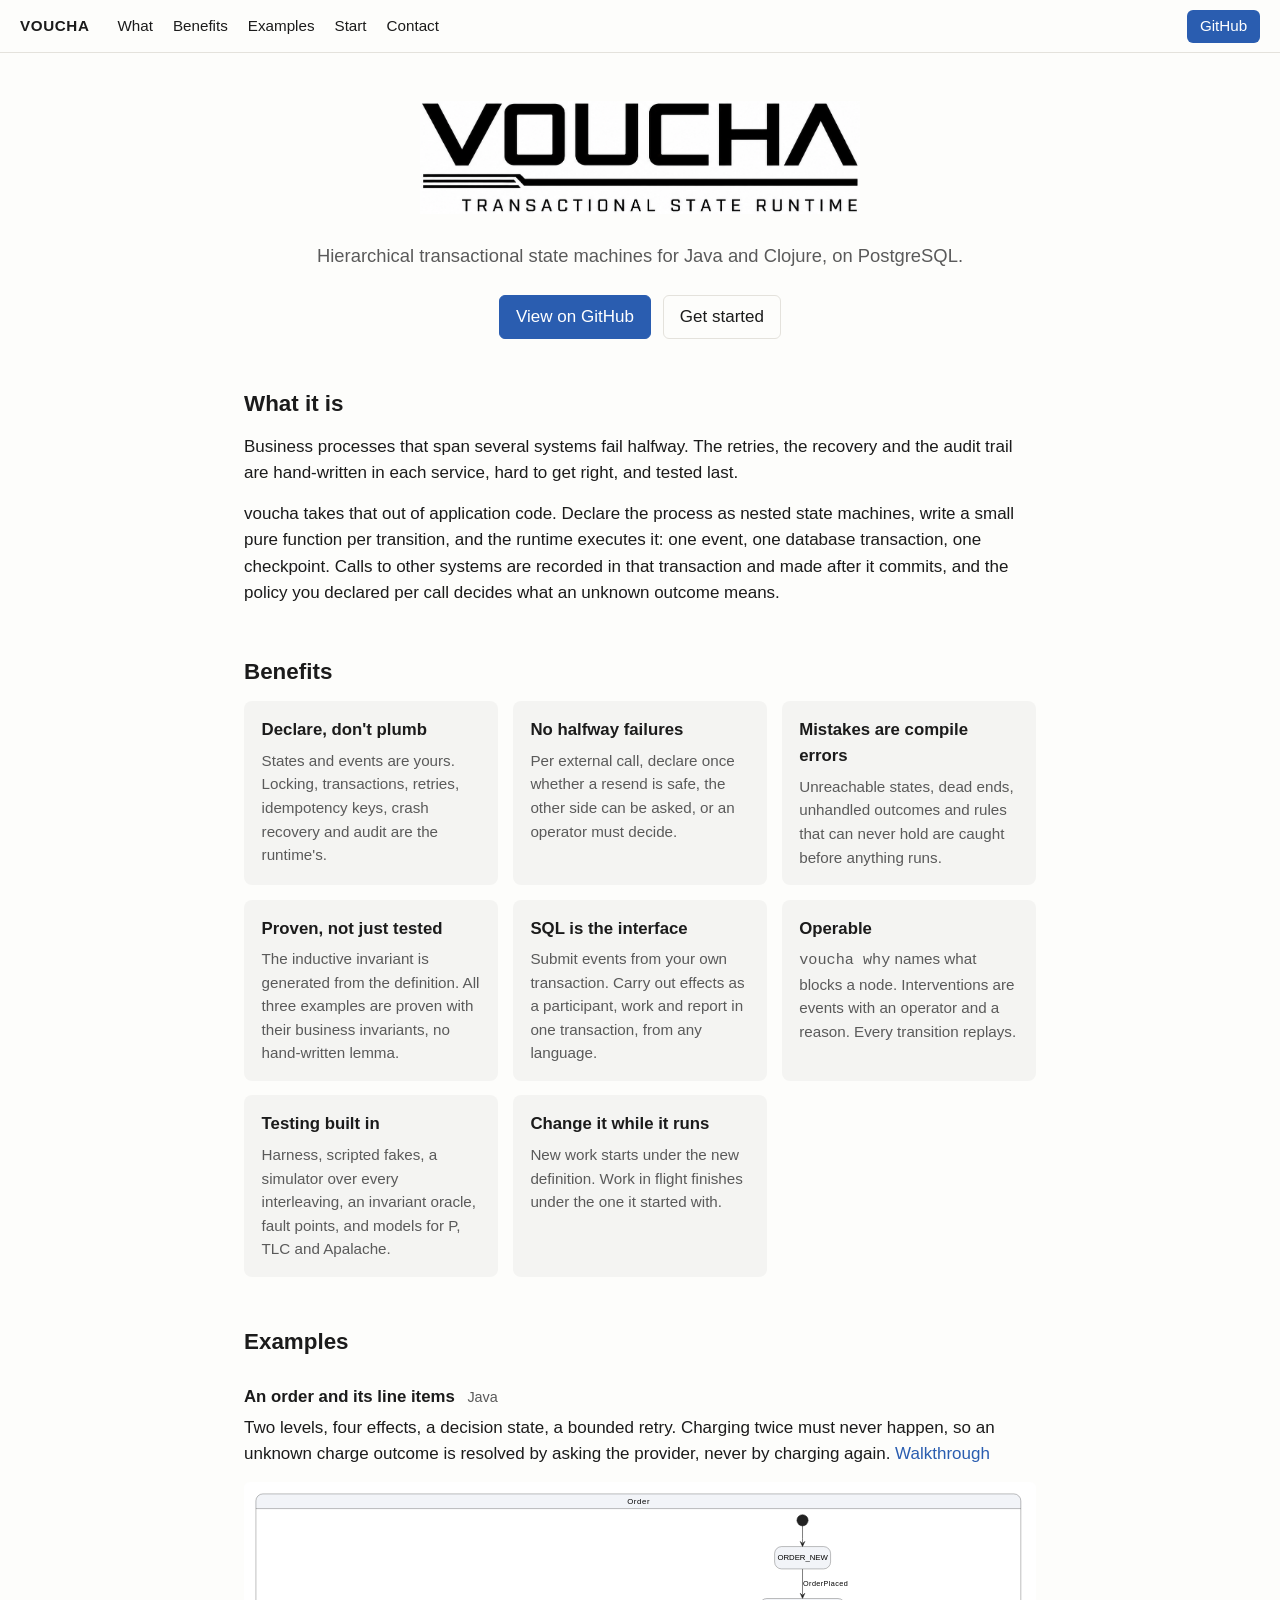
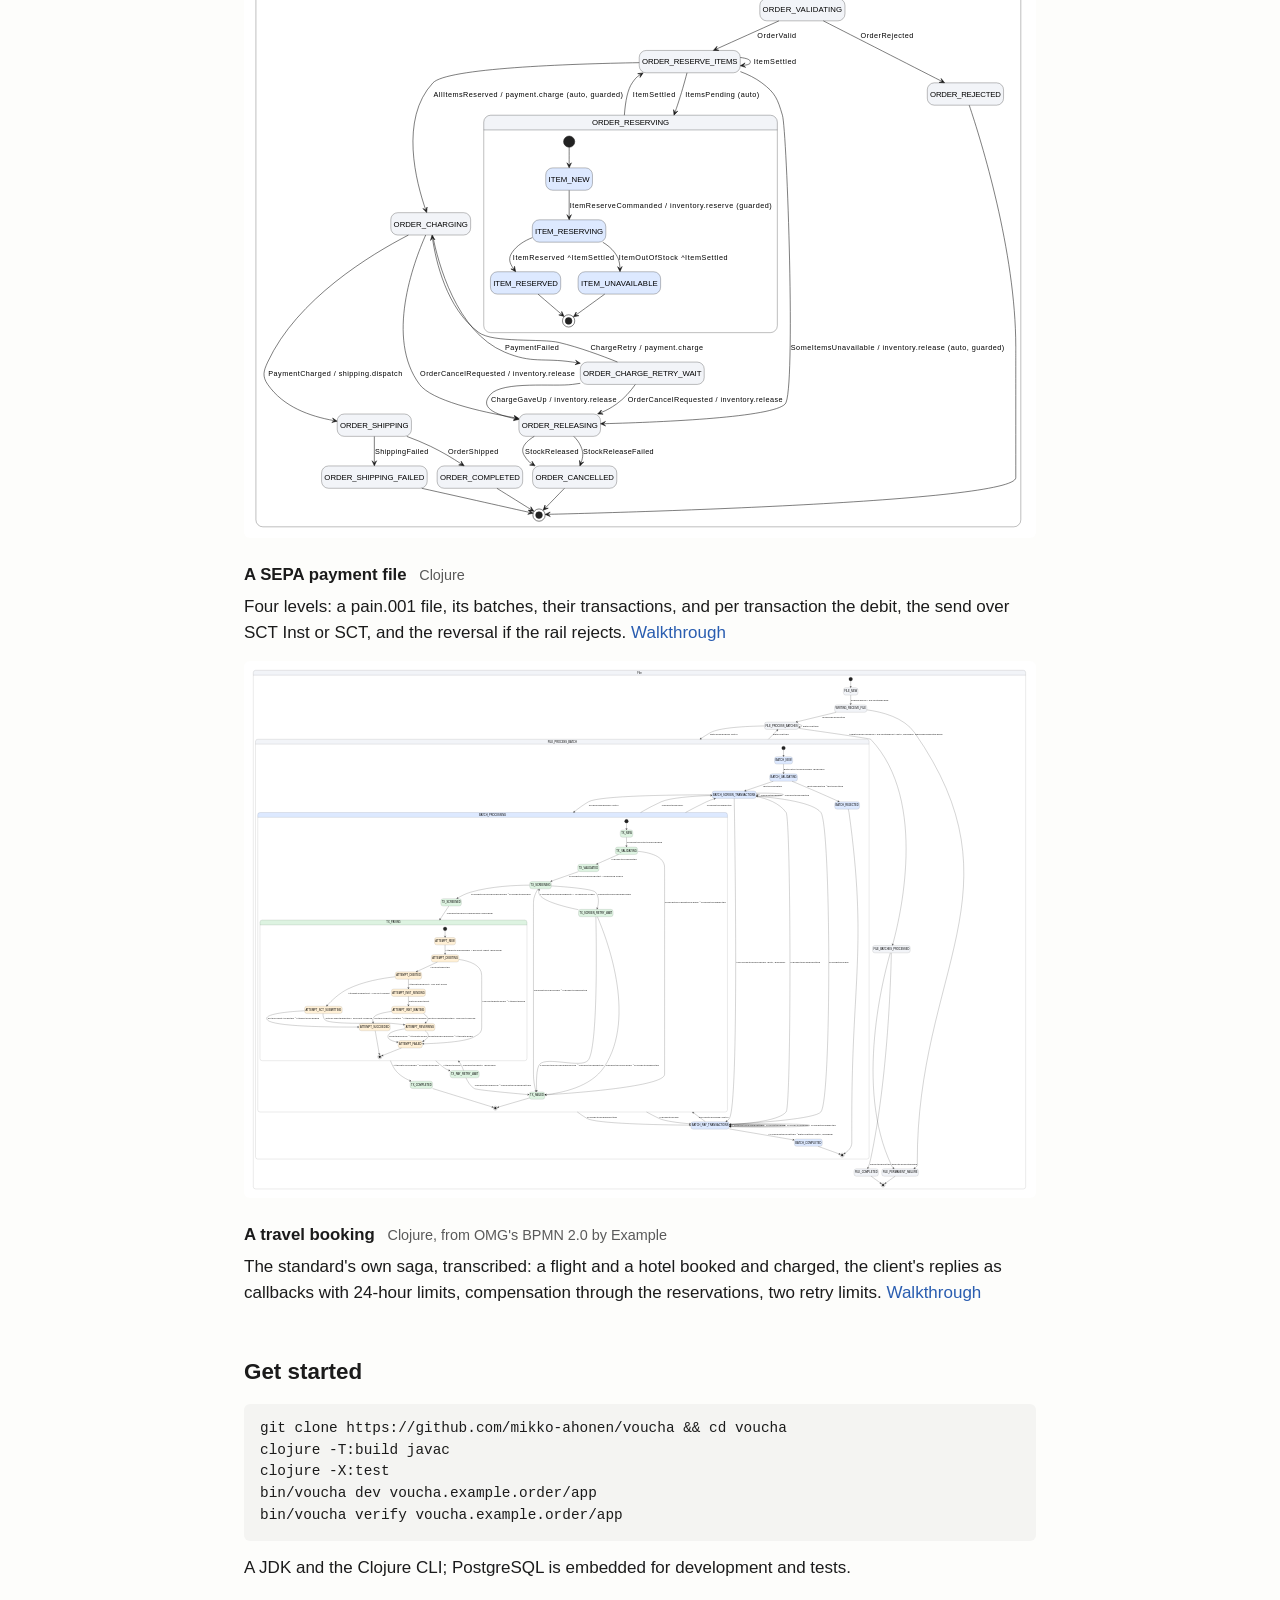
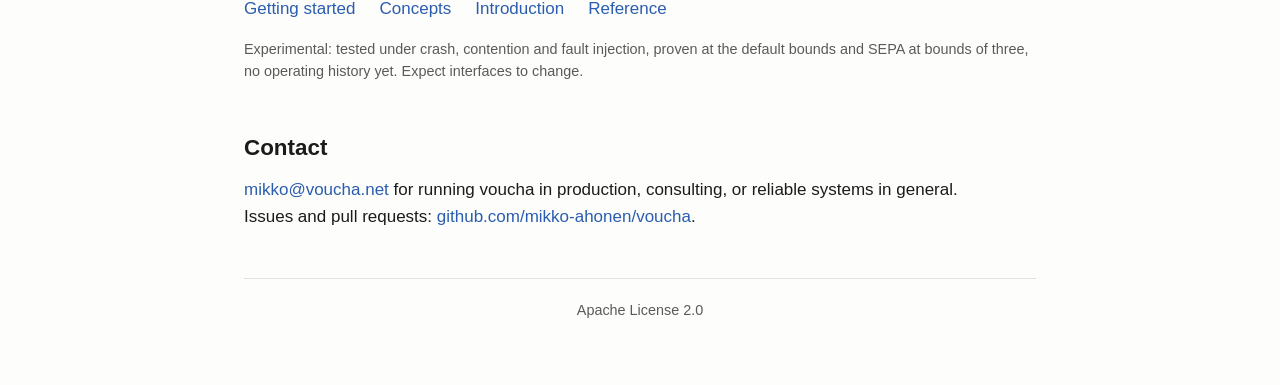
==== index.html @ 24e7e80b "voucha 0.1.0 Public release. See CHANGES.md.  Co-Authored-By: Claude Fable 5.1 <noreply@anthropic.co" ====
<!doctype html>
<html lang="en">
<head>
<meta charset="utf-8">
<meta name="viewport" content="width=device-width, initial-scale=1">
<title>voucha — Transactional State Runtime</title>
<meta name="description" content="Hierarchical transactional state machines for Java and Clojure, on PostgreSQL. Small pure functions per transition; locking, retries, recovery, audit and proof provided by the runtime.">
<link rel="icon" href="voucha-logo.png">
<link rel="stylesheet" href="style.css">
</head>
<body>
<nav class="top">
  <a class="brand" href="#top">voucha</a>
  <a href="#what">What</a>
  <a href="#benefits">Benefits</a>
  <a href="#examples">Examples</a>
  <a href="#start">Start</a>
  <a href="#contact">Contact</a>
  <a class="primary" href="https://github.com/mikko-ahonen/voucha">GitHub</a>
</nav>

<main id="top">
  <header>
    <img src="voucha-logo.png" alt="voucha — transactional state runtime">
    <p class="tagline">Hierarchical transactional state machines for Java and Clojure, on PostgreSQL.</p>
    <p class="actions">
      <a class="button primary" href="https://github.com/mikko-ahonen/voucha">View on GitHub</a>
      <a class="button" href="#start">Get started</a>
    </p>
  </header>

  <section id="what">
    <h2>What it is</h2>
    <p>Business processes that span several systems fail halfway. The retries, the recovery and the
    audit trail are hand-written in each service, hard to get right, and tested last.</p>
    <p>voucha takes that out of application code. Declare the process as nested state machines,
    write a small pure function per transition, and the runtime executes it: one event, one
    database transaction, one checkpoint. Calls to other systems are recorded in that transaction
    and made after it commits, and the policy you declared per call decides what an unknown
    outcome means.</p>
  </section>

  <section id="benefits">
    <h2>Benefits</h2>
    <div class="cards">
      <div><h3>Declare, don't plumb</h3><p>States and events are yours. Locking, transactions, retries, idempotency keys, crash recovery and audit are the runtime's.</p></div>
      <div><h3>No halfway failures</h3><p>Per external call, declare once whether a resend is safe, the other side can be asked, or an operator must decide.</p></div>
      <div><h3>Mistakes are compile errors</h3><p>Unreachable states, dead ends, unhandled outcomes and rules that can never hold are caught before anything runs.</p></div>
      <div><h3>Proven, not just tested</h3><p>The inductive invariant is generated from the definition. All three examples are proven with their business invariants, no hand-written lemma.</p></div>
      <div><h3>SQL is the interface</h3><p>Submit events from your own transaction. Carry out effects as a participant, work and report in one transaction, from any language.</p></div>
      <div><h3>Operable</h3><p><code>voucha why</code> names what blocks a node. Interventions are events with an operator and a reason. Every transition replays.</p></div>
      <div><h3>Testing built in</h3><p>Harness, scripted fakes, a simulator over every interleaving, an invariant oracle, fault points, and models for P, TLC and Apalache.</p></div>
      <div><h3>Change it while it runs</h3><p>New work starts under the new definition. Work in flight finishes under the one it started with.</p></div>
    </div>
  </section>

  <section id="examples">
    <h2>Examples</h2>
    <div class="example">
      <h3>An order and its line items <span class="small">Java</span></h3>
      <p>Two levels, four effects, a decision state, a bounded retry. Charging twice must never
      happen, so an unknown charge outcome is resolved by asking the provider, never by charging again.
      <a href="https://github.com/mikko-ahonen/voucha/blob/main/docs/examples/order.md">Walkthrough</a></p>
      <p class="diagram"><img src="order.svg" alt="The order example as a hierarchical state machine"></p>
    </div>
    <div class="example">
      <h3>A SEPA payment file <span class="small">Clojure</span></h3>
      <p>Four levels: a pain.001 file, its batches, their transactions, and per transaction the
      debit, the send over SCT Inst or SCT, and the reversal if the rail rejects.
      <a href="https://github.com/mikko-ahonen/voucha/blob/main/docs/examples/sepa.md">Walkthrough</a></p>
      <p class="diagram"><img src="sepa.svg" alt="The SEPA example as a hierarchical state machine"></p>
    </div>
    <div class="example">
      <h3>A travel booking <span class="small">Clojure, from OMG's BPMN 2.0 by Example</span></h3>
      <p>The standard's own saga, transcribed: a flight and a hotel booked and charged, the client's
      replies as callbacks with 24-hour limits, compensation through the reservations, two retry limits.
      <a href="https://github.com/mikko-ahonen/voucha/blob/main/docs/examples/travel.md">Walkthrough</a></p>
    </div>
  </section>

  <section id="start">
    <h2>Get started</h2>
<pre><code>git clone https://github.com/mikko-ahonen/voucha &amp;&amp; cd voucha
clojure -T:build javac
clojure -X:test
bin/voucha dev voucha.example.order/app
bin/voucha verify voucha.example.order/app</code></pre>
    <p>A JDK and the Clojure CLI; PostgreSQL is embedded for development and tests.</p>
    <ul class="links">
      <li><a href="https://github.com/mikko-ahonen/voucha/blob/main/docs/getting-started.md">Getting started</a></li>
      <li><a href="https://github.com/mikko-ahonen/voucha/blob/main/docs/concepts.md">Concepts</a></li>
      <li><a href="https://github.com/mikko-ahonen/voucha/blob/main/docs/intro.md">Introduction</a></li>
      <li><a href="https://github.com/mikko-ahonen/voucha/blob/main/docs/reference/">Reference</a></li>
    </ul>
    <p class="small">Experimental: tested under crash, contention and fault injection, proven at the
    default bounds and SEPA at bounds of three, no operating history yet. Expect interfaces to change.</p>
  </section>

  <section id="contact">
    <h2>Contact</h2>
    <p><a href="mailto:mikko@voucha.net">mikko@voucha.net</a> for running voucha in production,
    consulting, or reliable systems in general.<br>
    Issues and pull requests: <a href="https://github.com/mikko-ahonen/voucha">github.com/mikko-ahonen/voucha</a>.</p>
  </section>

  <footer>Apache License 2.0</footer>
</main>
</body>
</html>
---- style.css ----
:root { --fg: #1b1b1b; --bg: #fdfdfb; --muted: #5a5a5a; --accent: #2a5db0; --line: #e4e2dc; --card: rgba(127,127,127,0.07); }
@media (prefers-color-scheme: dark) {
  :root { --fg: #e8e6e1; --bg: #15161a; --muted: #a7a49d; --accent: #8ab4ff; --line: #2b2d33; --card: rgba(255,255,255,0.05); }
}
* { box-sizing: border-box; }
html { scroll-behavior: smooth; scroll-padding-top: 3.5rem; }
body { margin: 0; font: 17px/1.55 -apple-system, "Segoe UI", Roboto, Helvetica, Arial, sans-serif;
       color: var(--fg); background: var(--bg); }
nav.top { position: sticky; top: 0; z-index: 1; display: flex; flex-wrap: wrap; align-items: center;
          gap: 0.25rem 1.25rem; padding: 0.6rem 1.25rem; background: var(--bg);
          border-bottom: 1px solid var(--line); font-size: 0.95rem; }
nav.top a { color: var(--fg); }
nav.top a:hover { color: var(--accent); text-decoration: none; }
nav.top .brand { font-weight: 700; letter-spacing: 0.04em; text-transform: uppercase; margin-right: 0.5rem; }
nav.top .primary { margin-left: auto; background: var(--accent); color: #fff; border-radius: 6px; padding: 0.3rem 0.8rem; }
main { max-width: 52rem; margin: 0 auto; padding: 3rem 1.25rem 4rem; }
header { text-align: center; margin-bottom: 1rem; }
header img { width: 440px; max-width: 90%; height: auto; }
.tagline { color: var(--muted); margin: 1.25rem 0 0; font-size: 1.15rem; }
.actions { margin: 1.5rem 0 0; display: flex; gap: 0.75rem; justify-content: center; flex-wrap: wrap; }
.button { border: 1px solid var(--line); border-radius: 6px; padding: 0.5rem 1rem; color: var(--fg); }
.button.primary { background: var(--accent); border-color: var(--accent); color: #fff; }
.button:hover { text-decoration: none; border-color: var(--accent); }
section { margin-top: 3rem; }
h2 { font-size: 1.4rem; margin: 0 0 0.75rem; }
h3 { font-size: 1.05rem; margin: 0 0 0.35rem; }
p { margin: 0 0 0.9rem; }
a { color: var(--accent); text-decoration: none; }
a:hover { text-decoration: underline; }
.cards { display: grid; grid-template-columns: repeat(auto-fit, minmax(15rem, 1fr)); gap: 0.9rem; }
.cards div { background: var(--card); border-radius: 8px; padding: 1rem 1.1rem; }
.cards p { margin: 0; font-size: 0.95rem; color: var(--muted); }
.example { margin-top: 1.5rem; }
.example h3 .small { font-weight: 400; margin-left: 0.5rem; }
pre { background: var(--card); border-radius: 6px; padding: 0.9rem 1rem; overflow-x: auto; font-size: 0.9rem; line-height: 1.5; }
ul.links { list-style: none; padding: 0; margin: 0 0 1rem; display: flex; flex-wrap: wrap; gap: 0.5rem 1.5rem; }
footer { margin-top: 3rem; padding-top: 1.25rem; border-top: 1px solid var(--line); color: var(--muted); font-size: 0.9rem; text-align: center; }
.diagram { background: #fff; border-radius: 6px; padding: 0.5rem; overflow-x: auto; margin: 0; }
.diagram img { max-width: 100%; height: auto; display: block; margin: 0 auto; }
.small { font-size: 0.9rem; color: var(--muted); }
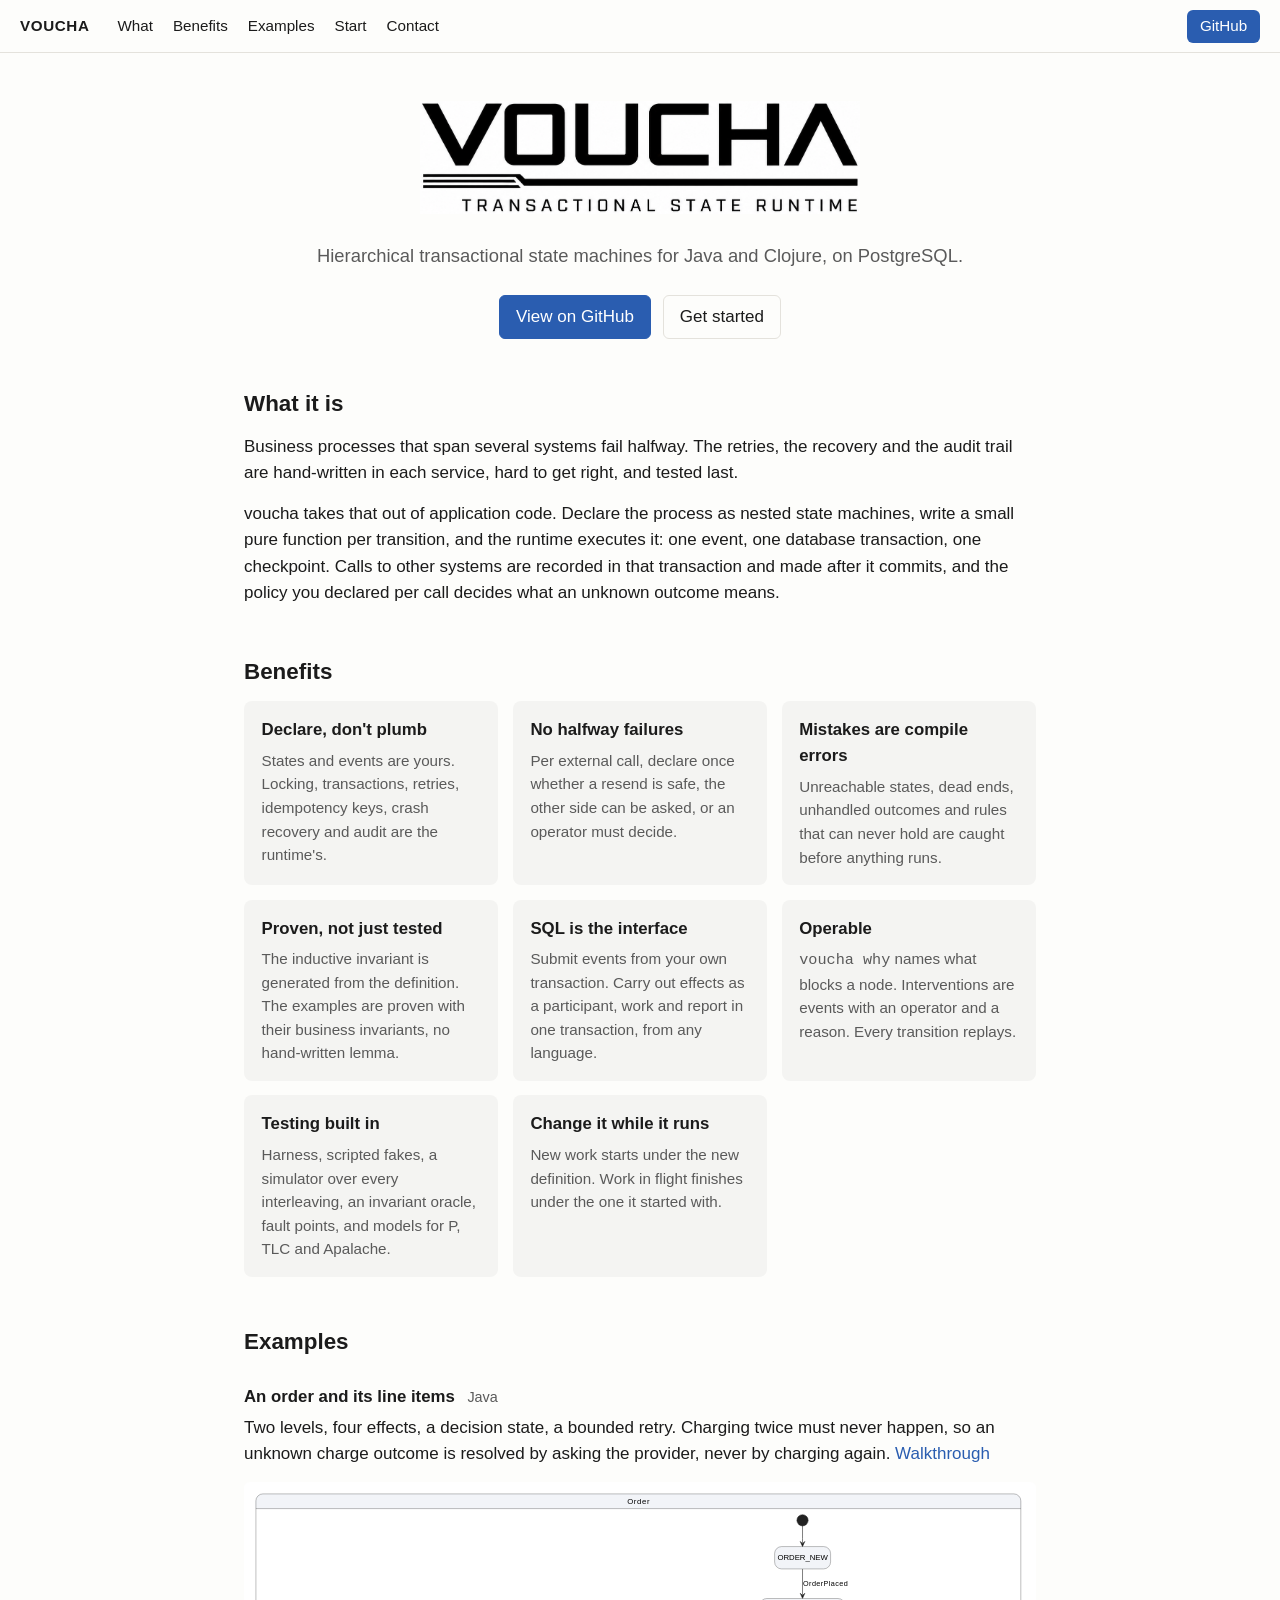
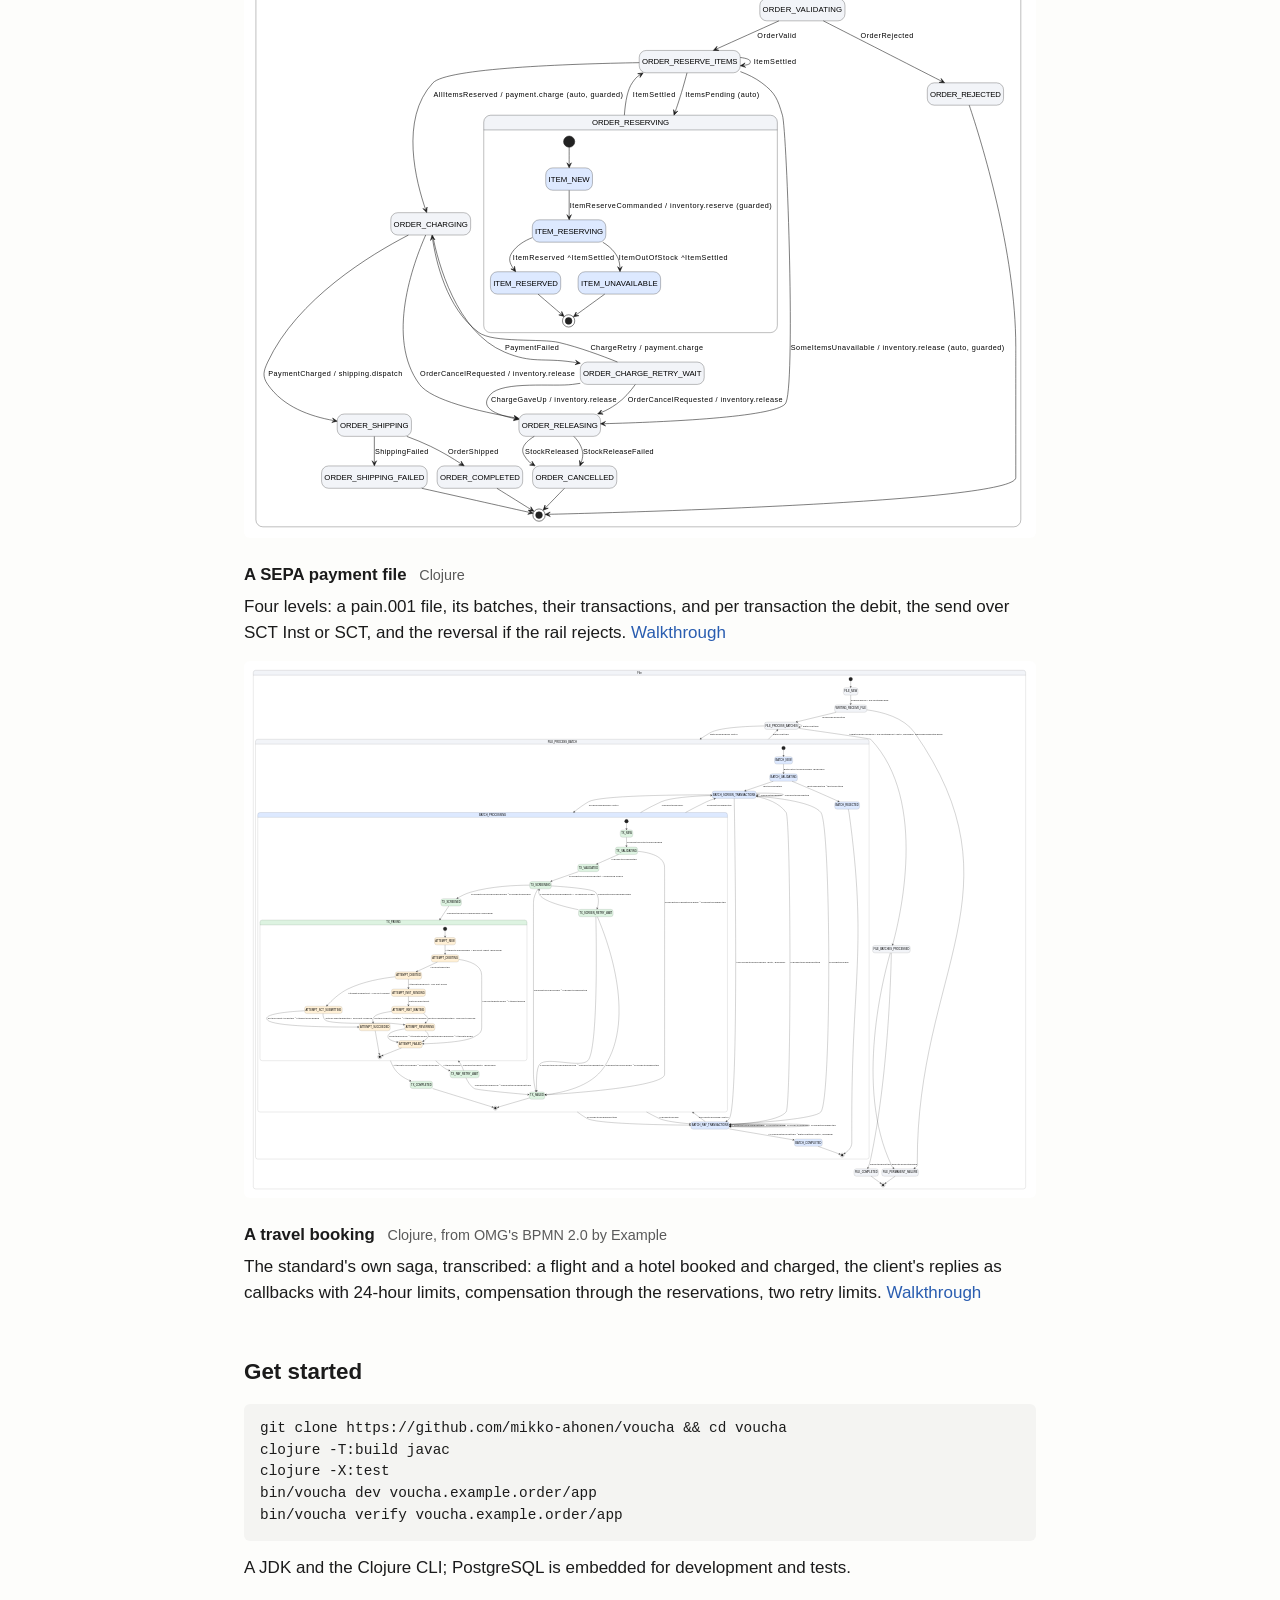
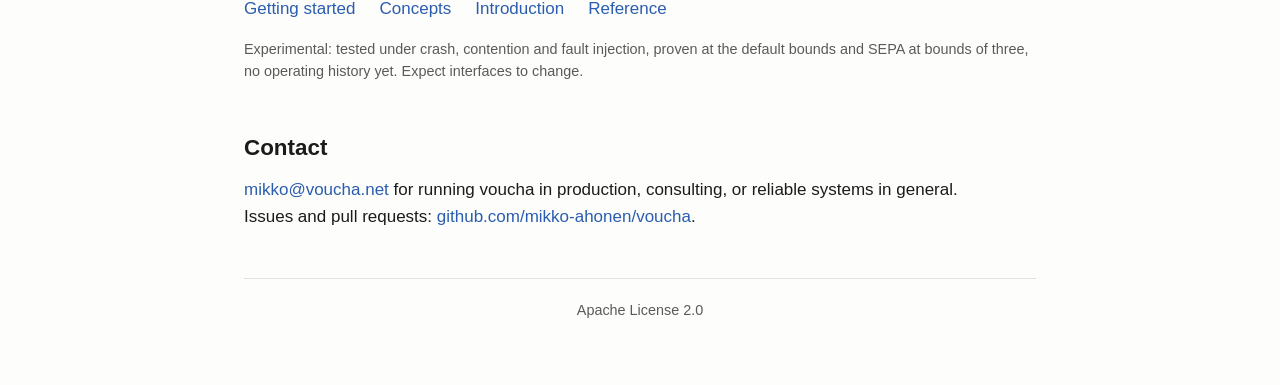
==== commit 57b02cd7: "voucha 0.1.0 Public release. See CHANGES.md.  Co-Authored-By: Claude Fable 5.1 <noreply@anthropic.co" ====
--- a/index.html
+++ b/index.html
@@ -7,6 +7,7 @@
 <meta name="description" content="Hierarchical transactional state machines for Java and Clojure, on PostgreSQL. Small pure functions per transition; locking, retries, recovery, audit and proof provided by the runtime.">
 <link rel="icon" href="voucha-logo.png">
 <link rel="stylesheet" href="style.css">
+<script defer data-domain="voucha.net" src="https://p.voucha.net/js/script.js"></script>
 </head>
 <body>
 <nav class="top">
@@ -46,7 +47,7 @@
       <div><h3>Declare, don't plumb</h3><p>States and events are yours. Locking, transactions, retries, idempotency keys, crash recovery and audit are the runtime's.</p></div>
       <div><h3>No halfway failures</h3><p>Per external call, declare once whether a resend is safe, the other side can be asked, or an operator must decide.</p></div>
       <div><h3>Mistakes are compile errors</h3><p>Unreachable states, dead ends, unhandled outcomes and rules that can never hold are caught before anything runs.</p></div>
-      <div><h3>Proven, not just tested</h3><p>The inductive invariant is generated from the definition. All three examples are proven with their business invariants, no hand-written lemma.</p></div>
+      <div><h3>Proven, not just tested</h3><p>The inductive invariant is generated from the definition. The examples are proven with their business invariants, no hand-written lemma.</p></div>
       <div><h3>SQL is the interface</h3><p>Submit events from your own transaction. Carry out effects as a participant, work and report in one transaction, from any language.</p></div>
       <div><h3>Operable</h3><p><code>voucha why</code> names what blocks a node. Interventions are events with an operator and a reason. Every transition replays.</p></div>
       <div><h3>Testing built in</h3><p>Harness, scripted fakes, a simulator over every interleaving, an invariant oracle, fault points, and models for P, TLC and Apalache.</p></div>
